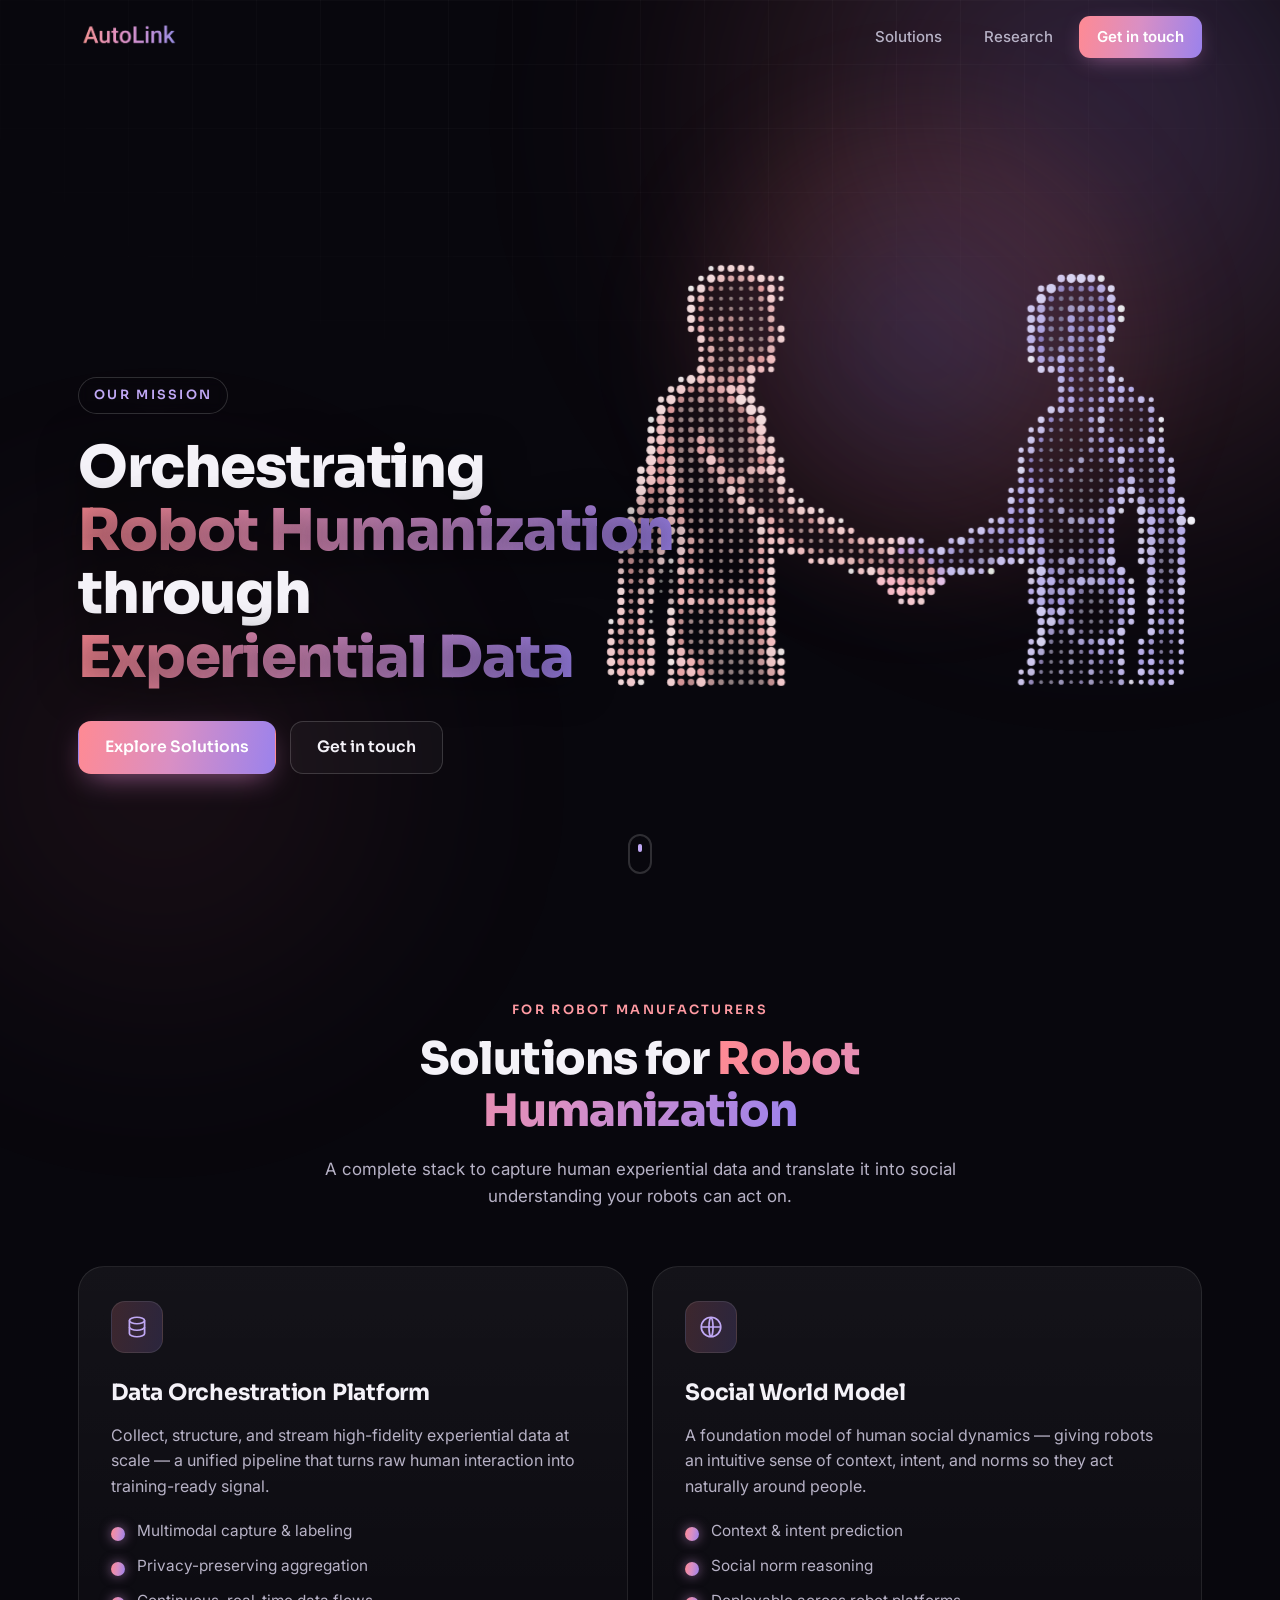
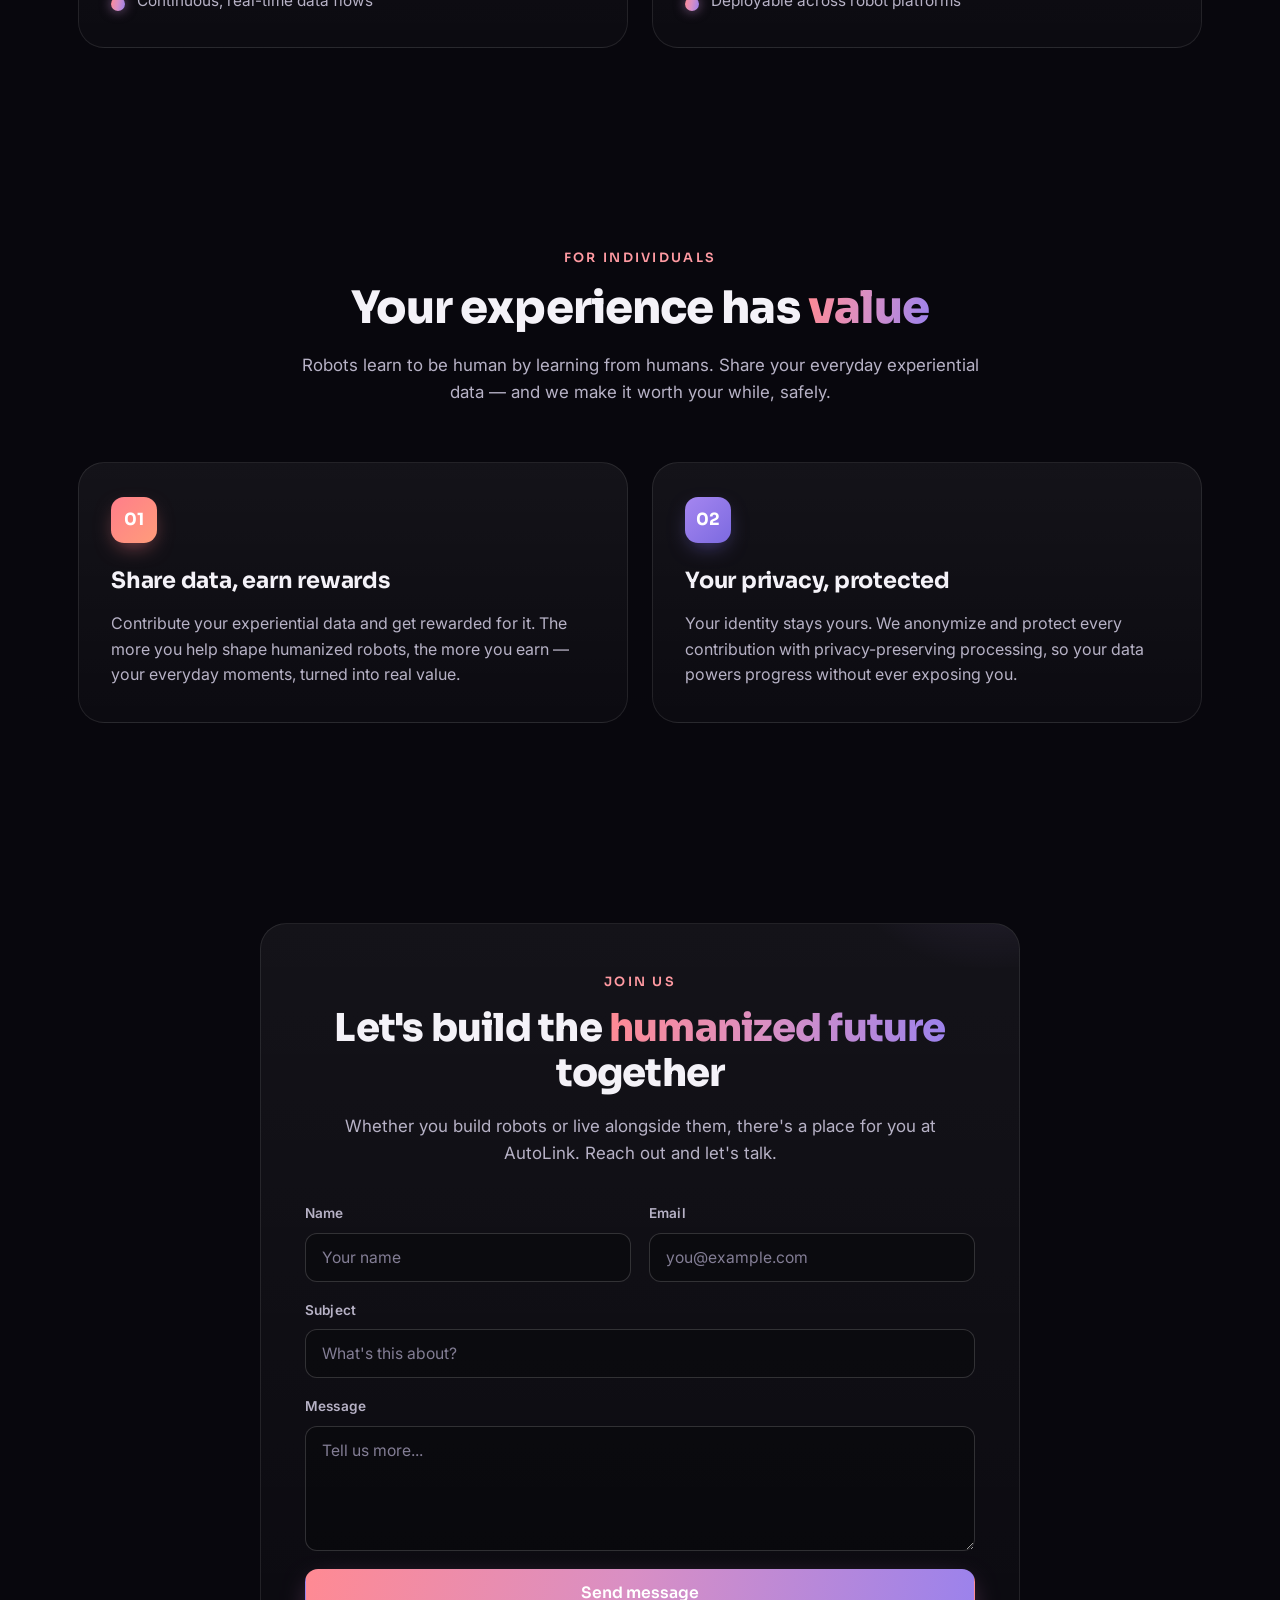
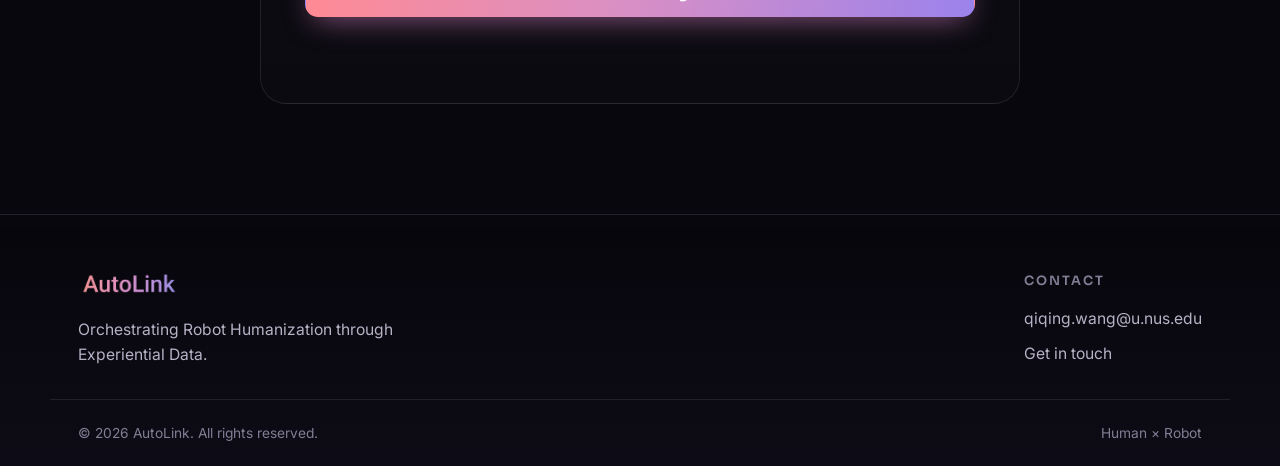
==== index.html @ 181034d7 "Initial commit: autolink website" ====
<!DOCTYPE html>
<html lang="en">
<head>
  <meta charset="UTF-8" />
  <meta name="viewport" content="width=device-width, initial-scale=1.0" />
  <title>AutoLink — Orchestrating Robot Humanization</title>
  <meta name="description" content="AutoLink — Orchestrating Robot Humanization through Experiential Data." />
  <link rel="icon" type="image/png" href="assets/logo.png" />
  <link rel="preconnect" href="https://fonts.googleapis.com" />
  <link rel="preconnect" href="https://fonts.gstatic.com" crossorigin />
  <link href="https://fonts.googleapis.com/css2?family=Sora:wght@400;500;600;700;800&family=Inter:wght@300;400;500;600&display=swap" rel="stylesheet" />
  <link rel="stylesheet" href="styles.css" />
</head>
<body>
  <!-- Ambient background glows -->
  <div class="bg-glow bg-glow--1" aria-hidden="true"></div>
  <div class="bg-glow bg-glow--2" aria-hidden="true"></div>
  <div class="bg-grid" aria-hidden="true"></div>

  <!-- ===== Navbar ===== -->
  <header class="nav" id="nav">
    <div class="nav__inner">
      <a href="#hero" class="nav__brand" aria-label="AutoLink home">
        <img src="assets/logo.png" alt="AutoLink" class="nav__logo" />
      </a>
      <nav class="nav__links">
        <a href="#solutions" class="nav__link">Solutions</a>
        <a href="research.html" class="nav__link">Research</a>
        <a href="#join" class="nav__btn">Get in touch</a>
      </nav>
    </div>
  </header>

  <main>
    <!-- ===== Hero / Mission ===== -->
    <section class="hero" id="hero">
      <!-- Interactive halftone handshake (rendered to canvas) -->
      <canvas class="hero__halftone" id="halftone" aria-label="A human and a robot shaking hands, rendered as a halftone dot matrix"></canvas>
      <div class="hero__halo" aria-hidden="true"></div>

      <div class="hero__content">
        <p class="hero__eyebrow">Our Mission</p>
        <h1 class="hero__title">
          Orchestrating <span class="grad-text">Robot&nbsp;Humanization</span><br />
          through <span class="grad-text">Experiential&nbsp;Data</span>
        </h1>
        <div class="hero__actions">
          <a href="#solutions" class="btn btn--primary">Explore Solutions</a>
          <a href="#join" class="btn btn--ghost">Get in touch</a>
        </div>
      </div>

      <a href="#solutions" class="hero__scroll" aria-label="Scroll down">
        <span></span>
      </a>
    </section>

    <!-- ===== Solutions ===== -->
    <section class="section solutions" id="solutions">
      <div class="section__head">
        <p class="section__eyebrow">For Robot Manufacturers</p>
        <h2 class="section__title">Solutions for <span class="grad-text">Robot Humanization</span></h2>
        <p class="section__lead">
          A complete stack to capture human experiential data and translate it into
          social understanding your robots can act on.
        </p>
      </div>

      <div class="cards cards--2">
        <article class="card">
          <div class="card__icon" aria-hidden="true">
            <svg viewBox="0 0 24 24" fill="none" stroke="currentColor" stroke-width="1.6">
              <ellipse cx="12" cy="6" rx="7" ry="3" />
              <path d="M5 6v6c0 1.66 3.13 3 7 3s7-1.34 7-3V6" />
              <path d="M5 12v6c0 1.66 3.13 3 7 3s7-1.34 7-3v-6" />
            </svg>
          </div>
          <h3 class="card__title">Data Orchestration Platform</h3>
          <p class="card__text">
            Collect, structure, and stream high-fidelity experiential data at scale —
            a unified pipeline that turns raw human interaction into training-ready signal.
          </p>
          <ul class="card__list">
            <li>Multimodal capture &amp; labeling</li>
            <li>Privacy-preserving aggregation</li>
            <li>Continuous, real-time data flows</li>
          </ul>
        </article>

        <article class="card">
          <div class="card__icon" aria-hidden="true">
            <svg viewBox="0 0 24 24" fill="none" stroke="currentColor" stroke-width="1.6">
              <circle cx="12" cy="12" r="9" />
              <path d="M3 12h18M12 3c2.5 2.5 2.5 15.5 0 18M12 3c-2.5 2.5-2.5 15.5 0 18" />
            </svg>
          </div>
          <h3 class="card__title">Social World Model</h3>
          <p class="card__text">
            A foundation model of human social dynamics — giving robots an intuitive
            sense of context, intent, and norms so they act naturally around people.
          </p>
          <ul class="card__list">
            <li>Context &amp; intent prediction</li>
            <li>Social norm reasoning</li>
            <li>Deployable across robot platforms</li>
          </ul>
        </article>
      </div>
    </section>

    <!-- ===== Individuals ===== -->
    <section class="section individuals" id="individuals">
      <div class="section__head">
        <p class="section__eyebrow">For Individuals</p>
        <h2 class="section__title">Your experience has <span class="grad-text">value</span></h2>
        <p class="section__lead">
          Robots learn to be human by learning from humans. Share your everyday
          experiential data — and we make it worth your while, safely.
        </p>
      </div>

      <div class="cards cards--2">
        <article class="card card--accent-coral">
          <span class="card__badge">01</span>
          <h3 class="card__title">Share data, earn rewards</h3>
          <p class="card__text">
            Contribute your experiential data and get rewarded for it. The more you
            help shape humanized robots, the more you earn — your everyday moments,
            turned into real value.
          </p>
        </article>

        <article class="card card--accent-purple">
          <span class="card__badge">02</span>
          <h3 class="card__title">Your privacy, protected</h3>
          <p class="card__text">
            Your identity stays yours. We anonymize and protect every contribution
            with privacy-preserving processing, so your data powers progress without
            ever exposing you.
          </p>
        </article>
      </div>
    </section>

    <!-- ===== Join Us / Contact ===== -->
    <section class="section join" id="join">
      <div class="join__inner">
        <div class="join__head">
          <p class="section__eyebrow">Join Us</p>
          <h2 class="section__title">Let's build the <span class="grad-text">humanized future</span> together</h2>
          <p class="section__lead">
            Whether you build robots or live alongside them, there's a place for you
            at AutoLink. Reach out and let's talk.
          </p>
        </div>

        <form class="form" id="contactForm" novalidate>
          <div class="form__row">
            <div class="form__field">
              <label for="name">Name</label>
              <input type="text" id="name" name="name" placeholder="Your name" required />
            </div>
            <div class="form__field">
              <label for="email">Email</label>
              <input type="email" id="email" name="email" placeholder="you@example.com" required />
            </div>
          </div>
          <div class="form__field">
            <label for="subject">Subject</label>
            <input type="text" id="subject" name="subject" placeholder="What's this about?" required />
          </div>
          <div class="form__field">
            <label for="message">Message</label>
            <textarea id="message" name="message" rows="5" placeholder="Tell us more..." required></textarea>
          </div>
          <button type="submit" class="btn btn--primary btn--full">Send message</button>
          <p class="form__status" id="formStatus" role="status" aria-live="polite"></p>
        </form>
      </div>
    </section>
  </main>

  <!-- ===== Footer ===== -->
  <footer class="footer" id="contact">
    <div class="footer__inner">
      <div class="footer__brand">
        <img src="assets/logo.png" alt="AutoLink" class="footer__logo" />
        <p class="footer__mission">
          Orchestrating Robot Humanization through Experiential Data.
        </p>
      </div>
      <div class="footer__contact">
        <h4 class="footer__heading">Contact</h4>
        <a href="mailto:qiqing.wang@u.nus.edu" class="footer__link">qiqing.wang@u.nus.edu</a>
        <a href="#join" class="footer__link">Get in touch</a>
      </div>
    </div>
    <div class="footer__bar">
      <span>© <span id="year"></span> AutoLink. All rights reserved.</span>
      <span>Human &times; Robot</span>
    </div>
  </footer>

  <script src="assets/halftone-data.js"></script>
  <script src="script.js"></script>
</body>
</html>
---- styles.css ----
/* ===== Design tokens ===== */
:root {
  --bg: #08070d;
  --bg-soft: #0e0c16;
  --surface: rgba(255, 255, 255, 0.035);
  --surface-strong: rgba(255, 255, 255, 0.06);
  --border: rgba(255, 255, 255, 0.09);
  --border-strong: rgba(255, 255, 255, 0.16);

  --text: #f4f2f8;
  --text-dim: #b7b2c6;
  --text-faint: #837e95;

  --coral: #ff7e8a;
  --coral-soft: #ff9aa2;
  --purple: #a586f0;
  --purple-soft: #c0a8f5;

  --grad: linear-gradient(100deg, #ff8a93 0%, #d98fc4 48%, #9b82ec 100%);
  --grad-soft: linear-gradient(100deg, rgba(255,138,147,.18), rgba(155,130,236,.18));

  --radius: 18px;
  --radius-lg: 26px;
  --maxw: 1180px;
  --ease: cubic-bezier(.22, .61, .36, 1);
}

* { box-sizing: border-box; margin: 0; padding: 0; }

html { scroll-behavior: smooth; scroll-padding-top: 90px; }

body {
  font-family: "Inter", system-ui, sans-serif;
  background: var(--bg);
  color: var(--text);
  line-height: 1.6;
  overflow-x: hidden;
  -webkit-font-smoothing: antialiased;
}

a { color: inherit; text-decoration: none; }
img { display: block; max-width: 100%; }

.grad-text {
  background: var(--grad);
  -webkit-background-clip: text;
  background-clip: text;
  -webkit-text-fill-color: transparent;
  color: transparent;
}

/* ===== Ambient background ===== */
.bg-glow {
  position: fixed;
  border-radius: 50%;
  filter: blur(120px);
  z-index: -2;
  pointer-events: none;
  opacity: .55;
}
.bg-glow--1 {
  top: -18%; right: -8%;
  width: 60vw; height: 60vw;
  background: radial-gradient(circle at 70% 30%, rgba(165,134,240,.5), rgba(255,126,138,.25) 45%, transparent 70%);
}
.bg-glow--2 {
  bottom: -25%; left: -15%;
  width: 55vw; height: 55vw;
  background: radial-gradient(circle, rgba(255,126,138,.28), transparent 65%);
  opacity: .4;
}
.bg-grid {
  position: fixed;
  inset: 0;
  z-index: -1;
  pointer-events: none;
  background-image:
    linear-gradient(rgba(255,255,255,.025) 1px, transparent 1px),
    linear-gradient(90deg, rgba(255,255,255,.025) 1px, transparent 1px);
  background-size: 64px 64px;
  mask-image: radial-gradient(ellipse 80% 60% at 50% 0%, #000 30%, transparent 80%);
  -webkit-mask-image: radial-gradient(ellipse 80% 60% at 50% 0%, #000 30%, transparent 80%);
}

/* ===== Navbar ===== */
.nav {
  position: fixed;
  top: 0; left: 0; right: 0;
  z-index: 100;
  transition: background .3s var(--ease), border-color .3s var(--ease), backdrop-filter .3s;
  border-bottom: 1px solid transparent;
}
.nav.is-scrolled {
  background: rgba(8, 7, 13, .72);
  backdrop-filter: blur(16px);
  -webkit-backdrop-filter: blur(16px);
  border-bottom: 1px solid var(--border);
}
.nav__inner {
  max-width: var(--maxw);
  margin: 0 auto;
  padding: 16px 28px;
  display: flex;
  align-items: center;
  justify-content: space-between;
}
.nav__logo { height: 30px; width: auto; }
.nav__links { display: flex; align-items: center; gap: 10px; }
.nav__link {
  padding: 9px 16px;
  font-size: .94rem;
  font-weight: 500;
  color: var(--text-dim);
  border-radius: 10px;
  transition: color .2s, background .2s;
}
.nav__link:hover { color: var(--text); background: var(--surface); }
.nav__link.is-active { color: var(--text); background: var(--surface-strong); }
.nav__btn {
  padding: 9px 18px;
  font-size: .94rem;
  font-weight: 600;
  border-radius: 11px;
  color: #fff;
  background: var(--grad);
  box-shadow: 0 6px 22px -8px rgba(216, 130, 200, .65);
  transition: transform .2s var(--ease), box-shadow .2s;
}
.nav__btn:hover { transform: translateY(-1px); box-shadow: 0 10px 28px -8px rgba(216, 130, 200, .8); }

/* ===== Buttons ===== */
.btn {
  display: inline-flex;
  align-items: center;
  justify-content: center;
  gap: 8px;
  padding: 13px 26px;
  font-family: "Sora", sans-serif;
  font-size: .98rem;
  font-weight: 600;
  border-radius: 13px;
  border: 1px solid transparent;
  cursor: pointer;
  transition: transform .2s var(--ease), box-shadow .25s, background .25s, border-color .25s;
}
.btn--primary {
  color: #fff;
  background: var(--grad);
  box-shadow: 0 10px 30px -10px rgba(216, 130, 200, .7);
}
.btn--primary:hover { transform: translateY(-2px); box-shadow: 0 16px 38px -10px rgba(216, 130, 200, .85); }
.btn--ghost {
  color: var(--text);
  background: var(--surface);
  border-color: var(--border-strong);
}
.btn--ghost:hover { background: var(--surface-strong); border-color: var(--purple-soft); transform: translateY(-2px); }
.btn--full { width: 100%; }

/* ===== Hero ===== */
.hero {
  position: relative;
  width: 100%;
  min-height: 100vh;
  overflow: hidden;
  display: flex;
}
/* Halftone handshake — large, bleeding off the right edge */
.hero__halftone {
  position: absolute;
  top: 50%;
  right: -2%;
  transform: translateY(-50%);
  width: min(64vw, 880px);
  height: auto;
  aspect-ratio: 1.7273 / 1;
  z-index: 1;
}
.hero__halo {
  position: absolute;
  top: 38%; right: 6%;
  width: 44vw; height: 44vw;
  max-width: 640px; max-height: 640px;
  transform: translateY(-50%);
  background: radial-gradient(circle, rgba(165,134,240,.20), rgba(255,126,138,.10) 45%, transparent 70%);
  filter: blur(40px);
  z-index: 0;
  pointer-events: none;
}

.hero__content {
  position: relative;
  z-index: 3;
  align-self: flex-end;
  max-width: var(--maxw);
  width: 100%;
  margin: 0 auto;
  padding: 0 28px clamp(70px, 14vh, 130px);
  text-align: left;
}
.hero__eyebrow {
  display: inline-block;
  font-family: "Sora", sans-serif;
  font-size: .8rem;
  font-weight: 600;
  letter-spacing: .18em;
  text-transform: uppercase;
  color: var(--purple-soft);
  padding: 7px 15px;
  border: 1px solid var(--border-strong);
  border-radius: 100px;
  background: rgba(8,7,13,.5);
  backdrop-filter: blur(6px);
  margin-bottom: 22px;
}
.hero__title {
  font-family: "Sora", sans-serif;
  font-size: clamp(2.1rem, 4.6vw, 3.6rem);
  font-weight: 800;
  line-height: 1.1;
  letter-spacing: -.02em;
  max-width: 16ch;
  text-shadow: 0 4px 40px rgba(8,7,13,.8);
}
.hero__actions { margin-top: 32px; display: flex; gap: 14px; flex-wrap: wrap; }

.hero__scroll {
  position: absolute;
  z-index: 3;
  bottom: 26px; left: 50%;
  transform: translateX(-50%);
  width: 24px; height: 40px;
  border: 2px solid var(--border-strong);
  border-radius: 14px;
}
.hero__scroll span {
  position: absolute;
  top: 8px; left: 50%;
  width: 4px; height: 8px;
  margin-left: -2px;
  border-radius: 4px;
  background: var(--purple-soft);
  animation: scrolldot 1.8s ease-in-out infinite;
}
@keyframes scrolldot { 0% { opacity: 0; transform: translateY(0); } 40% { opacity: 1; } 80% { opacity: 0; transform: translateY(14px); } }

/* ===== Sections ===== */
.section {
  max-width: var(--maxw);
  margin: 0 auto;
  padding: 100px 28px;
}
.section__head { max-width: 680px; margin: 0 auto 56px; text-align: center; }
.section__eyebrow {
  font-family: "Sora", sans-serif;
  font-size: .8rem;
  font-weight: 600;
  letter-spacing: .18em;
  text-transform: uppercase;
  color: var(--coral-soft);
}
.section__title {
  margin-top: 14px;
  font-family: "Sora", sans-serif;
  font-size: clamp(1.9rem, 3.6vw, 2.8rem);
  font-weight: 800;
  letter-spacing: -.02em;
  line-height: 1.15;
}
.section__lead { margin-top: 18px; font-size: 1.06rem; color: var(--text-dim); }

/* ===== Cards ===== */
.cards { display: grid; gap: 24px; }
.cards--2 { grid-template-columns: repeat(2, 1fr); }

.card {
  position: relative;
  padding: 34px 32px;
  border-radius: var(--radius-lg);
  background: linear-gradient(180deg, rgba(255,255,255,.05), rgba(255,255,255,.02));
  border: 1px solid var(--border);
  overflow: hidden;
  transition: transform .35s var(--ease), border-color .35s, box-shadow .35s;
}
.card::before {
  content: "";
  position: absolute;
  inset: 0;
  border-radius: inherit;
  padding: 1px;
  background: var(--grad);
  -webkit-mask: linear-gradient(#000 0 0) content-box, linear-gradient(#000 0 0);
  -webkit-mask-composite: xor;
  mask-composite: exclude;
  opacity: 0;
  transition: opacity .35s;
}
.card:hover {
  transform: translateY(-6px);
  box-shadow: 0 24px 60px -24px rgba(150, 110, 220, .5);
}
.card:hover::before { opacity: .9; }

.card__icon {
  width: 52px; height: 52px;
  display: grid; place-items: center;
  border-radius: 14px;
  background: var(--grad-soft);
  border: 1px solid var(--border);
  color: var(--purple-soft);
  margin-bottom: 22px;
}
.card__icon svg { width: 26px; height: 26px; }
.card__title {
  font-family: "Sora", sans-serif;
  font-size: 1.4rem;
  font-weight: 700;
  letter-spacing: -.01em;
}
.card__text { margin-top: 12px; color: var(--text-dim); }
.card__list { margin-top: 20px; list-style: none; display: grid; gap: 10px; }
.card__list li {
  position: relative;
  padding-left: 26px;
  font-size: .96rem;
  color: var(--text-dim);
}
.card__list li::before {
  content: "";
  position: absolute;
  left: 0; top: 8px;
  width: 14px; height: 14px;
  border-radius: 50%;
  background: var(--grad);
  box-shadow: 0 0 12px rgba(200,140,210,.6);
}

.card__badge {
  display: inline-grid;
  place-items: center;
  width: 46px; height: 46px;
  border-radius: 13px;
  font-family: "Sora", sans-serif;
  font-weight: 700;
  font-size: 1.05rem;
  color: #fff;
  margin-bottom: 20px;
}
.card--accent-coral .card__badge { background: linear-gradient(135deg, #ff7e8a, #ff9c7a); box-shadow: 0 8px 22px -8px rgba(255,126,138,.7); }
.card--accent-purple .card__badge { background: linear-gradient(135deg, #a586f0, #7c6ae0); box-shadow: 0 8px 22px -8px rgba(124,106,224,.7); }
.card--accent-coral:hover { border-color: rgba(255,126,138,.4); }
.card--accent-purple:hover { border-color: rgba(165,134,240,.4); }

/* ===== Join / Contact form ===== */
.join { padding-bottom: 110px; }
.join__inner {
  max-width: 760px;
  margin: 0 auto;
  padding: 48px 44px;
  border-radius: var(--radius-lg);
  background: linear-gradient(180deg, rgba(255,255,255,.05), rgba(255,255,255,.015));
  border: 1px solid var(--border);
  position: relative;
  overflow: hidden;
}
.join__inner::after {
  content: "";
  position: absolute;
  top: -40%; right: -20%;
  width: 360px; height: 360px;
  background: radial-gradient(circle, rgba(165,134,240,.22), transparent 70%);
  pointer-events: none;
}
.join__head { text-align: center; margin-bottom: 36px; }
.join__head .section__title { font-size: clamp(1.7rem, 3vw, 2.4rem); }

.form { display: grid; gap: 18px; position: relative; z-index: 1; }
.form__row { display: grid; grid-template-columns: 1fr 1fr; gap: 18px; }
.form__field { display: grid; gap: 8px; }
.form__field label {
  font-size: .85rem;
  font-weight: 600;
  color: var(--text-dim);
  letter-spacing: .01em;
}
.form__field input,
.form__field textarea {
  width: 100%;
  padding: 14px 16px;
  font-family: inherit;
  font-size: .98rem;
  color: var(--text);
  background: rgba(0,0,0,.25);
  border: 1px solid var(--border-strong);
  border-radius: 12px;
  transition: border-color .2s, box-shadow .2s, background .2s;
  resize: vertical;
}
.form__field input::placeholder,
.form__field textarea::placeholder { color: var(--text-faint); }
.form__field input:focus,
.form__field textarea:focus {
  outline: none;
  border-color: var(--purple);
  background: rgba(0,0,0,.4);
  box-shadow: 0 0 0 3px rgba(165,134,240,.18);
}
.form__field input:invalid:not(:placeholder-shown) {
  border-color: rgba(255,110,120,.5);
}
.form__status { text-align: center; font-size: .92rem; min-height: 20px; }
.form__status.is-ok { color: #8ce0b0; }
.form__status.is-err { color: #ff9aa2; }

/* ===== Footer ===== */
.footer {
  border-top: 1px solid var(--border);
  background: linear-gradient(180deg, transparent, rgba(155,130,236,.04));
}
.footer__inner {
  max-width: var(--maxw);
  margin: 0 auto;
  padding: 56px 28px 32px;
  display: flex;
  justify-content: space-between;
  gap: 40px;
  flex-wrap: wrap;
}
.footer__logo { height: 30px; margin-bottom: 16px; }
.footer__mission { max-width: 360px; color: var(--text-dim); font-size: .98rem; }
.footer__contact { display: flex; flex-direction: column; gap: 10px; }
.footer__heading {
  font-family: "Sora", sans-serif;
  font-size: .8rem;
  font-weight: 600;
  letter-spacing: .16em;
  text-transform: uppercase;
  color: var(--text-faint);
  margin-bottom: 4px;
}
.footer__link { color: var(--text-dim); font-size: .98rem; transition: color .2s; width: fit-content; }
.footer__link:hover { color: var(--purple-soft); }
.footer__bar {
  max-width: var(--maxw);
  margin: 0 auto;
  padding: 22px 28px;
  border-top: 1px solid var(--border);
  display: flex;
  justify-content: space-between;
  gap: 16px;
  flex-wrap: wrap;
  font-size: .86rem;
  color: var(--text-faint);
}

/* ===== Research page ===== */
.research-main { padding-top: 76px; }
.research-hero {
  max-width: var(--maxw);
  margin: 0 auto;
  padding: 80px 28px 40px;
}
.research-hero__title {
  font-family: "Sora", sans-serif;
  font-size: clamp(2.2rem, 5vw, 3.6rem);
  font-weight: 800;
  letter-spacing: -.02em;
  line-height: 1.1;
  max-width: 16ch;
}
.research-hero__lead {
  margin-top: 22px;
  max-width: 620px;
  font-size: 1.1rem;
  color: var(--text-dim);
}
.research-section { padding-top: 56px; padding-bottom: 56px; }
.section__head--left { text-align: left; margin-left: 0; margin-right: 0; max-width: none; }
.section__lead--left { margin-left: 0; }

.cards--4 { grid-template-columns: repeat(4, 1fr); }
.card--mini { padding: 26px 24px; }
.card--mini .card__icon { width: 44px; height: 44px; margin-bottom: 16px; }
.card--mini .card__icon svg { width: 22px; height: 22px; }
.card__title--sm { font-size: 1.12rem; }
.card--mini .card__text { font-size: .94rem; }

.papers { display: grid; gap: 18px; }
.paper {
  display: block;
  position: relative;
  padding: 26px 30px;
  border-radius: var(--radius);
  background: linear-gradient(180deg, rgba(255,255,255,.04), rgba(255,255,255,.015));
  border: 1px solid var(--border);
  transition: transform .3s var(--ease), border-color .3s, box-shadow .3s, background .3s;
}
.paper:hover {
  transform: translateX(6px);
  border-color: var(--border-strong);
  box-shadow: 0 18px 44px -24px rgba(150,110,220,.5);
}
.paper--featured {
  padding: 34px 36px;
  background:
    radial-gradient(120% 140% at 100% 0%, rgba(165,134,240,.14), transparent 55%),
    linear-gradient(180deg, rgba(255,255,255,.05), rgba(255,255,255,.02));
  border-color: var(--border-strong);
}
.paper__tag {
  display: inline-block;
  font-family: "Sora", sans-serif;
  font-size: .72rem;
  font-weight: 600;
  letter-spacing: .12em;
  text-transform: uppercase;
  color: var(--coral-soft);
  margin-bottom: 12px;
}
.paper__title {
  font-family: "Sora", sans-serif;
  font-size: 1.22rem;
  font-weight: 700;
  line-height: 1.3;
  letter-spacing: -.01em;
}
.paper--featured .paper__title { font-size: 1.5rem; }
.paper__authors { margin-top: 8px; color: var(--text); font-size: .96rem; font-weight: 500; }
.paper__venue { margin-top: 3px; color: var(--text-faint); font-size: .88rem; }
.paper__note { margin-top: 14px; color: var(--text-dim); font-size: .98rem; max-width: 70ch; }
.paper__link {
  display: inline-block;
  margin-top: 16px;
  font-weight: 600;
  font-size: .95rem;
  color: var(--purple-soft);
  transition: gap .2s;
}
.paper:hover .paper__link { color: var(--text); }

.research-note {
  margin-top: 40px;
  text-align: center;
  color: var(--text-dim);
}
.research-note a { color: var(--purple-soft); font-weight: 600; }
.research-note a:hover { color: var(--text); }

/* ===== Scroll reveal ===== */
.reveal { opacity: 0; transform: translateY(28px); transition: opacity .7s var(--ease), transform .7s var(--ease); }
.reveal.is-visible { opacity: 1; transform: none; }

/* ===== Responsive ===== */
@media (max-width: 900px) {
  .hero { min-height: 92vh; }
  .hero__halftone {
    top: 22%;
    right: 50%;
    transform: translate(50%, -50%);
    width: min(110vw, 560px);
    opacity: .9;
  }
  .hero__halo { top: 22%; right: 50%; transform: translate(50%, -50%); }
  .hero__content { padding-bottom: 64px; }
  .hero__title { max-width: 100%; }
  .hero__scroll { display: none; }
}
@media (max-width: 1000px) {
  .cards--4 { grid-template-columns: repeat(2, 1fr); }
}
@media (max-width: 720px) {
  .cards--2 { grid-template-columns: 1fr; }
  .cards--4 { grid-template-columns: 1fr; }
  .paper--featured { padding: 26px 24px; }
  .paper--featured .paper__title { font-size: 1.3rem; }
  .form__row { grid-template-columns: 1fr; }
  .section { padding: 72px 22px; }
  .join__inner { padding: 36px 24px; }
  .nav__link { display: none; }
  .footer__inner { flex-direction: column; }
}
@media (prefers-reduced-motion: reduce) {
  *, *::before, *::after { animation-duration: .001ms !important; animation-iteration-count: 1 !important; }
  html { scroll-behavior: auto; }
}
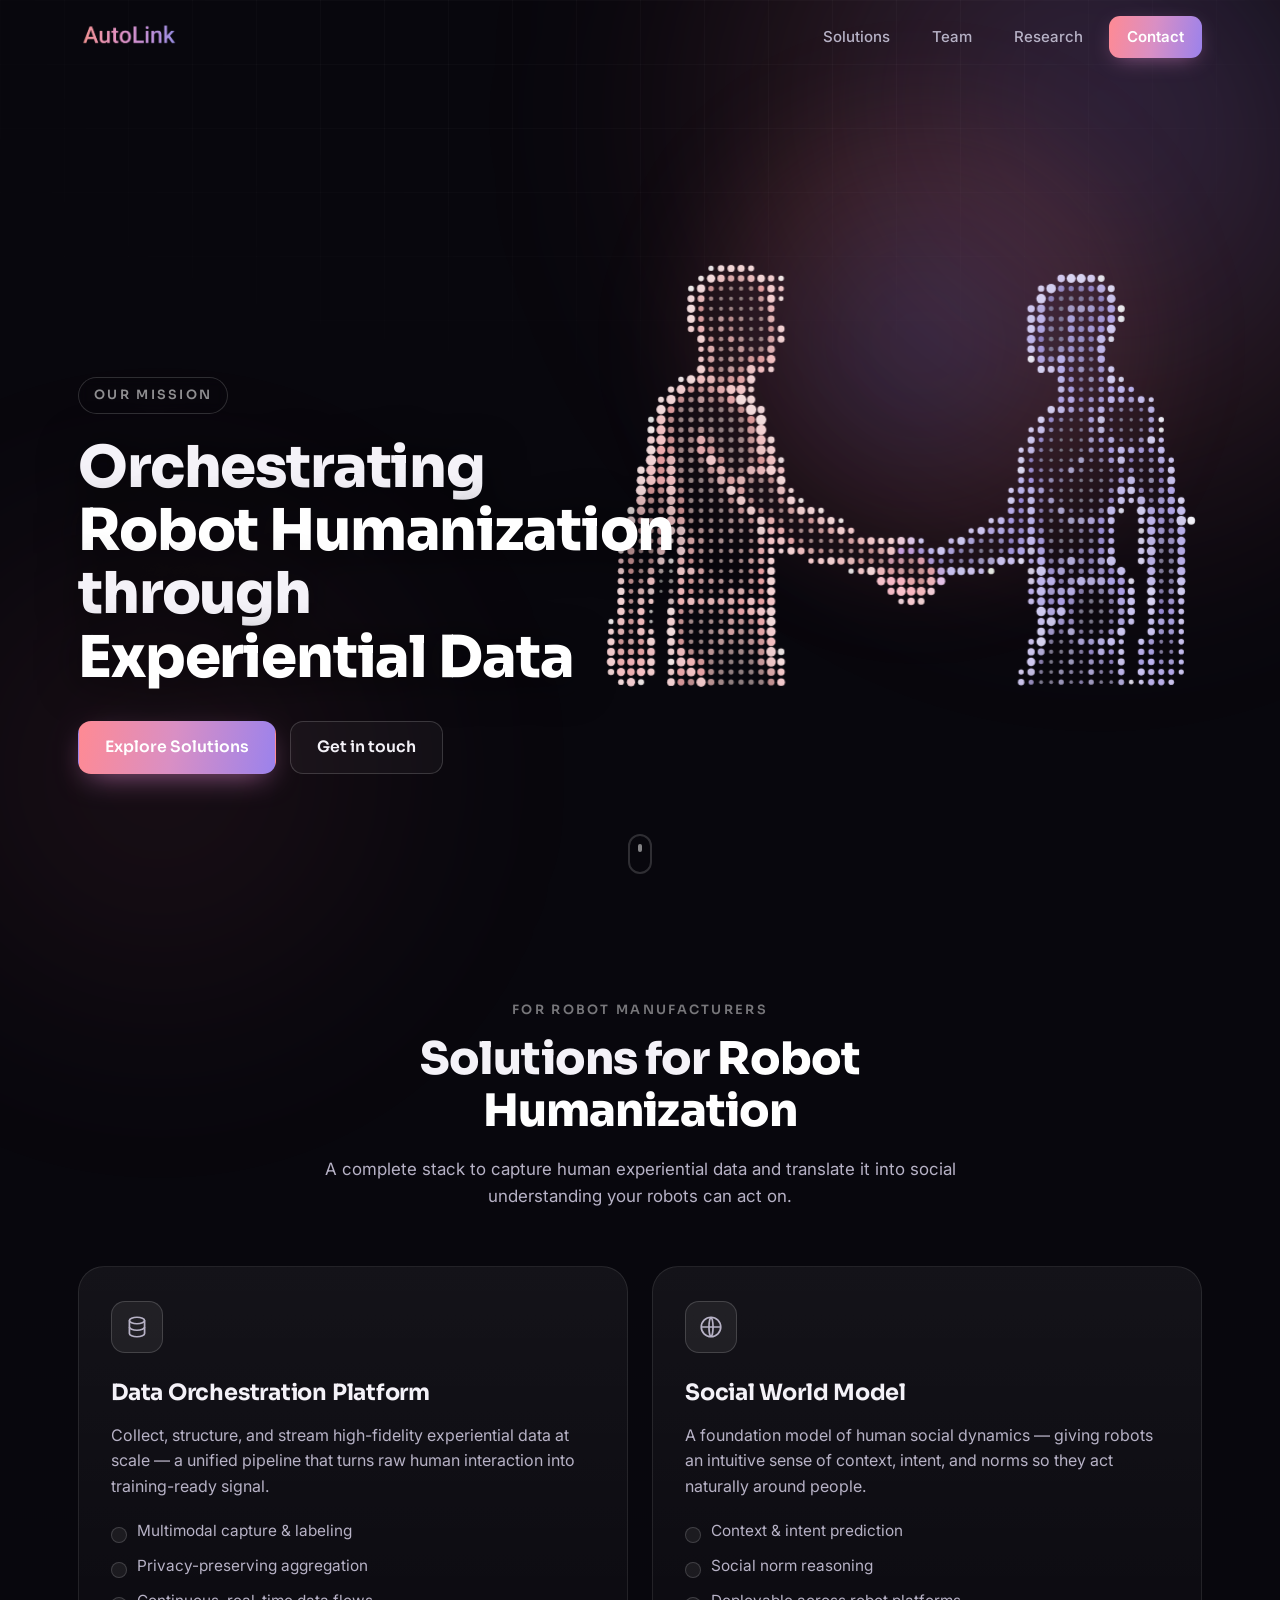
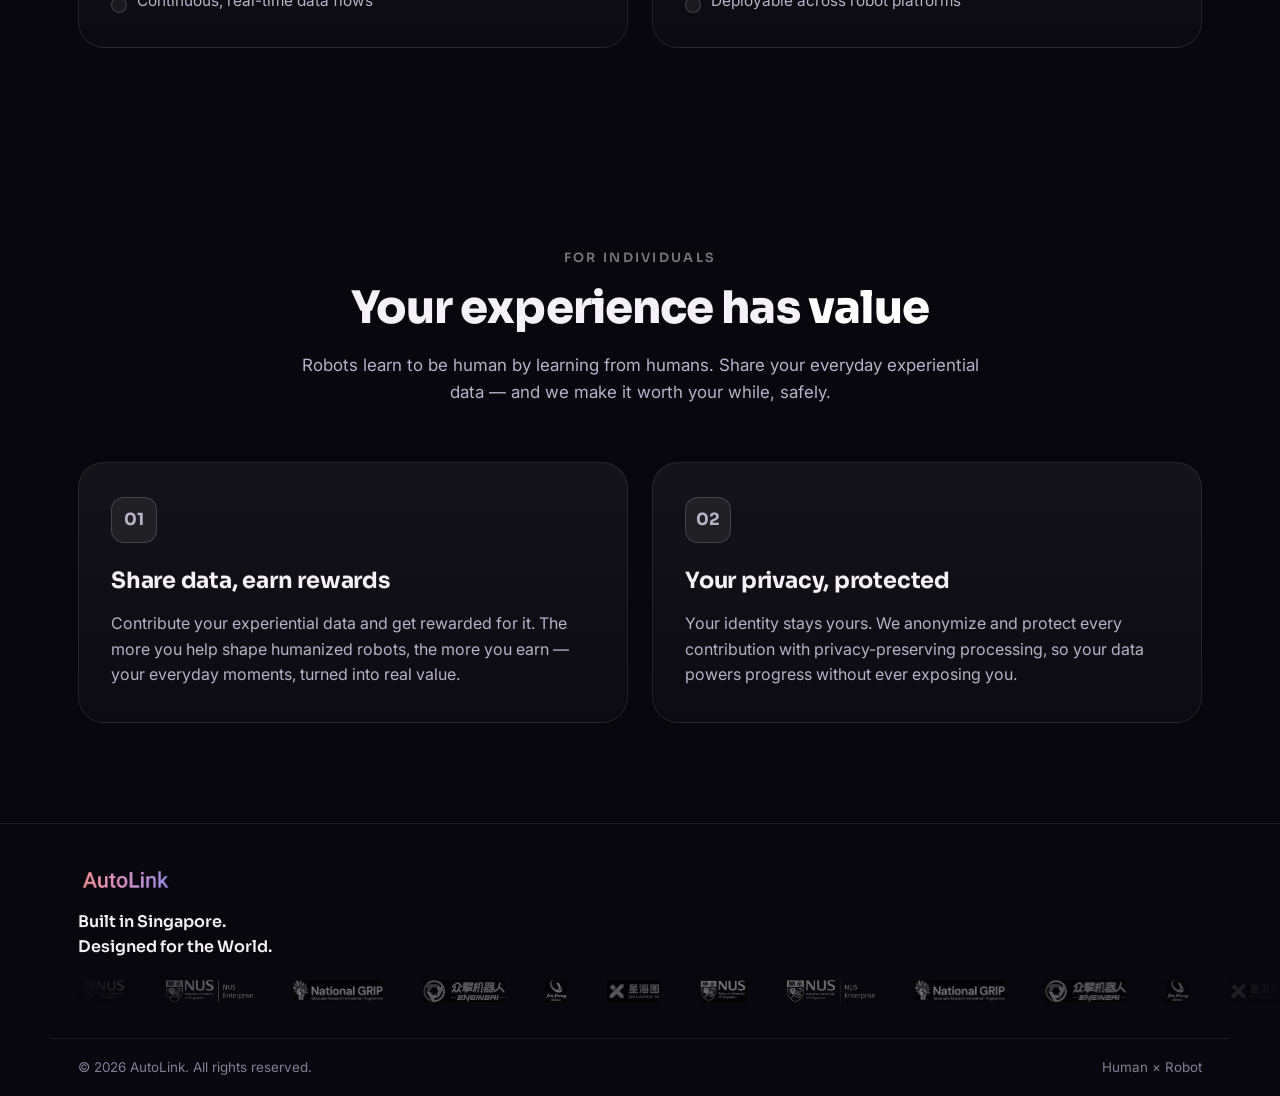
==== commit 79e559f3: "Redesign website: white typography, team/contact pages, research table, partner logos - Replace all " ====
--- a/index.html
+++ b/index.html
@@ -25,8 +25,9 @@
       </a>
       <nav class="nav__links">
         <a href="#solutions" class="nav__link">Solutions</a>
+        <a href="team.html" class="nav__link">Team</a>
         <a href="research.html" class="nav__link">Research</a>
-        <a href="#join" class="nav__btn">Get in touch</a>
+        <a href="contact.html" class="nav__btn">Contact</a>
       </nav>
     </div>
   </header>
@@ -46,7 +47,7 @@
         </h1>
         <div class="hero__actions">
           <a href="#solutions" class="btn btn--primary">Explore Solutions</a>
-          <a href="#join" class="btn btn--ghost">Get in touch</a>
+          <a href="contact.html" class="btn btn--ghost">Get in touch</a>
         </div>
       </div>
 
@@ -142,58 +143,37 @@
       </div>
     </section>
 
-    <!-- ===== Join Us / Contact ===== -->
-    <section class="section join" id="join">
-      <div class="join__inner">
-        <div class="join__head">
-          <p class="section__eyebrow">Join Us</p>
-          <h2 class="section__title">Let's build the <span class="grad-text">humanized future</span> together</h2>
-          <p class="section__lead">
-            Whether you build robots or live alongside them, there's a place for you
-            at AutoLink. Reach out and let's talk.
-          </p>
-        </div>
-
-        <form class="form" id="contactForm" novalidate>
-          <div class="form__row">
-            <div class="form__field">
-              <label for="name">Name</label>
-              <input type="text" id="name" name="name" placeholder="Your name" required />
-            </div>
-            <div class="form__field">
-              <label for="email">Email</label>
-              <input type="email" id="email" name="email" placeholder="you@example.com" required />
-            </div>
-          </div>
-          <div class="form__field">
-            <label for="subject">Subject</label>
-            <input type="text" id="subject" name="subject" placeholder="What's this about?" required />
-          </div>
-          <div class="form__field">
-            <label for="message">Message</label>
-            <textarea id="message" name="message" rows="5" placeholder="Tell us more..." required></textarea>
-          </div>
-          <button type="submit" class="btn btn--primary btn--full">Send message</button>
-          <p class="form__status" id="formStatus" role="status" aria-live="polite"></p>
-        </form>
-      </div>
-    </section>
   </main>
 
   <!-- ===== Footer ===== -->
-  <footer class="footer" id="contact">
+  <footer class="footer">
     <div class="footer__inner">
       <div class="footer__brand">
         <img src="assets/logo.png" alt="AutoLink" class="footer__logo" />
-        <p class="footer__mission">
-          Orchestrating Robot Humanization through Experiential Data.
-        </p>
+        <p class="footer__tagline">Built in Singapore.<br>Designed for the World.</p>
+        <div class="footer__brand-marquee">
+          <div class="marquee__track">
+            <img src="partners/NUS.jpg"              alt="NUS"           class="marquee__logo" />
+            <img src="partners/NUS%20Enterprise.jpg"  alt="NUS Enterprise" class="marquee__logo" />
+            <img src="partners/NUS%20GRIP.png"        alt="NUS GRIP"      class="marquee__logo" />
+            <img src="partners/EngineAI.jpg"           alt="EngineAI"      class="marquee__logo" />
+            <img src="partners/Jinjiang.jpg"           alt="Jinjiang"      class="marquee__logo" />
+            <img src="partners/1.png"                  alt="Partner"       class="marquee__logo" />
+            <img src="partners/NUS.jpg"              alt="NUS"           class="marquee__logo" />
+            <img src="partners/NUS%20Enterprise.jpg"  alt="NUS Enterprise" class="marquee__logo" />
+            <img src="partners/NUS%20GRIP.png"        alt="NUS GRIP"      class="marquee__logo" />
+            <img src="partners/EngineAI.jpg"           alt="EngineAI"      class="marquee__logo" />
+            <img src="partners/Jinjiang.jpg"           alt="Jinjiang"      class="marquee__logo" />
+            <img src="partners/1.png"                  alt="Partner"       class="marquee__logo" />
+          </div>
+        </div>
       </div>
-      <div class="footer__contact">
-        <h4 class="footer__heading">Contact</h4>
-        <a href="mailto:qiqing.wang@u.nus.edu" class="footer__link">qiqing.wang@u.nus.edu</a>
-        <a href="#join" class="footer__link">Get in touch</a>
-      </div>
+      <nav class="footer__nav" aria-label="Footer navigation">
+        <a href="#solutions" class="footer__nav-link">Solutions</a>
+        <a href="team.html" class="footer__nav-link">Team</a>
+        <a href="research.html" class="footer__nav-link">Research</a>
+        <a href="contact.html" class="footer__nav-link">Contact</a>
+      </nav>
     </div>
     <div class="footer__bar">
       <span>© <span id="year"></span> AutoLink. All rights reserved.</span>
--- a/styles.css
+++ b/styles.css
@@ -42,11 +42,7 @@
 img { display: block; max-width: 100%; }
 
 .grad-text {
-  background: var(--grad);
-  -webkit-background-clip: text;
-  background-clip: text;
-  -webkit-text-fill-color: transparent;
-  color: transparent;
+  color: #fff;
 }
 
 /* ===== Ambient background ===== */
@@ -154,7 +150,7 @@
   background: var(--surface);
   border-color: var(--border-strong);
 }
-.btn--ghost:hover { background: var(--surface-strong); border-color: var(--purple-soft); transform: translateY(-2px); }
+.btn--ghost:hover { background: var(--surface-strong); border-color: rgba(255,255,255,0.3); transform: translateY(-2px); }
 .btn--full { width: 100%; }
 
 /* ===== Hero ===== */
@@ -205,7 +201,7 @@
   font-weight: 600;
   letter-spacing: .18em;
   text-transform: uppercase;
-  color: var(--purple-soft);
+  color: rgba(255,255,255,0.55);
   padding: 7px 15px;
   border: 1px solid var(--border-strong);
   border-radius: 100px;
@@ -239,7 +235,7 @@
   width: 4px; height: 8px;
   margin-left: -2px;
   border-radius: 4px;
-  background: var(--purple-soft);
+  background: rgba(255,255,255,0.5);
   animation: scrolldot 1.8s ease-in-out infinite;
 }
 @keyframes scrolldot { 0% { opacity: 0; transform: translateY(0); } 40% { opacity: 1; } 80% { opacity: 0; transform: translateY(14px); } }
@@ -257,7 +253,7 @@
   font-weight: 600;
   letter-spacing: .18em;
   text-transform: uppercase;
-  color: var(--coral-soft);
+  color: rgba(255,255,255,0.45);
 }
 .section__title {
   margin-top: 14px;
@@ -305,9 +301,9 @@
   width: 52px; height: 52px;
   display: grid; place-items: center;
   border-radius: 14px;
-  background: var(--grad-soft);
-  border: 1px solid var(--border);
-  color: var(--purple-soft);
+  background: var(--surface-strong);
+  border: 1px solid var(--border-strong);
+  color: var(--text-dim);
   margin-bottom: 22px;
 }
 .card__icon svg { width: 26px; height: 26px; }
@@ -331,8 +327,8 @@
   left: 0; top: 8px;
   width: 14px; height: 14px;
   border-radius: 50%;
-  background: var(--grad);
-  box-shadow: 0 0 12px rgba(200,140,210,.6);
+  background: var(--surface-strong);
+  border: 1px solid var(--border-strong);
 }
 
 .card__badge {
@@ -346,10 +342,8 @@
   color: #fff;
   margin-bottom: 20px;
 }
-.card--accent-coral .card__badge { background: linear-gradient(135deg, #ff7e8a, #ff9c7a); box-shadow: 0 8px 22px -8px rgba(255,126,138,.7); }
-.card--accent-purple .card__badge { background: linear-gradient(135deg, #a586f0, #7c6ae0); box-shadow: 0 8px 22px -8px rgba(124,106,224,.7); }
-.card--accent-coral:hover { border-color: rgba(255,126,138,.4); }
-.card--accent-purple:hover { border-color: rgba(165,134,240,.4); }
+.card--accent-coral .card__badge,
+.card--accent-purple .card__badge { background: var(--surface-strong); border: 1px solid var(--border-strong); color: var(--text-dim); }
 
 /* ===== Join / Contact form ===== */
 .join { padding-bottom: 110px; }
@@ -401,9 +395,9 @@
 .form__field input:focus,
 .form__field textarea:focus {
   outline: none;
-  border-color: var(--purple);
+  border-color: rgba(255,255,255,0.3);
   background: rgba(0,0,0,.4);
-  box-shadow: 0 0 0 3px rgba(165,134,240,.18);
+  box-shadow: 0 0 0 3px rgba(255,255,255,.07);
 }
 .form__field input:invalid:not(:placeholder-shown) {
   border-color: rgba(255,110,120,.5);
@@ -412,44 +406,114 @@
 .form__status.is-ok { color: #8ce0b0; }
 .form__status.is-err { color: #ff9aa2; }
 
+/* ===== Team page ===== */
+.cards--3 { grid-template-columns: repeat(3, 1fr); }
+.card--team {
+  text-align: center;
+  padding: 28px 20px;
+}
+.team-card__photo {
+  width: 96px;
+  height: 96px;
+  border-radius: 50%;
+  overflow: hidden;
+  margin: 0 auto 14px;
+  background: var(--surface);
+  border: 1px solid var(--border-strong);
+}
+.team-card__photo img {
+  width: 100%;
+  height: 100%;
+  object-fit: cover;
+  object-position: top center;
+}
+.team-card__name {
+  font-family: "Sora", sans-serif;
+  font-size: 1rem;
+  font-weight: 700;
+}
+.team-card__role {
+  margin-top: 4px;
+  font-size: .84rem;
+  color: var(--text-faint);
+  letter-spacing: .02em;
+}
+
 /* ===== Footer ===== */
-.footer {
-  border-top: 1px solid var(--border);
-  background: linear-gradient(180deg, transparent, rgba(155,130,236,.04));
-}
+.footer { border-top: 1px solid var(--border); }
+
+.footer__brand-marquee {
+  overflow: hidden;
+  margin-top: 16px;
+  -webkit-mask-image: linear-gradient(90deg, transparent, #000 12%, #000 88%, transparent);
+  mask-image: linear-gradient(90deg, transparent, #000 12%, #000 88%, transparent);
+}
+.marquee__track {
+  display: flex;
+  align-items: center;
+  gap: 40px;
+  width: max-content;
+  padding: 4px 0;
+  animation: marquee-scroll 24s linear infinite;
+}
+.marquee__logo {
+  height: 22px;
+  width: auto;
+  max-width: 90px;
+  object-fit: contain;
+  filter: grayscale(1) invert(1);
+  opacity: 0.55;
+  transition: opacity .25s;
+  flex-shrink: 0;
+}
+.marquee__logo:hover { opacity: 0.85; }
+@keyframes marquee-scroll {
+  from { transform: translateX(0); }
+  to { transform: translateX(-50%); }
+}
+
 .footer__inner {
   max-width: var(--maxw);
   margin: 0 auto;
-  padding: 56px 28px 32px;
+  padding: 44px 28px 32px;
   display: flex;
   justify-content: space-between;
+  align-items: flex-start;
   gap: 40px;
-  flex-wrap: wrap;
-}
-.footer__logo { height: 30px; margin-bottom: 16px; }
-.footer__mission { max-width: 360px; color: var(--text-dim); font-size: .98rem; }
-.footer__contact { display: flex; flex-direction: column; gap: 10px; }
-.footer__heading {
-  font-family: "Sora", sans-serif;
-  font-size: .8rem;
+}
+.footer__logo { height: 28px; margin-bottom: 14px; }
+.footer__tagline {
+  font-family: "Sora", sans-serif;
+  font-size: 1rem;
   font-weight: 600;
-  letter-spacing: .16em;
-  text-transform: uppercase;
+  line-height: 1.55;
+  color: var(--text);
+}
+
+.footer__nav {
+  display: flex;
+  flex-direction: column;
+  gap: 10px;
+  align-items: flex-end;
+  padding-top: 4px;
+}
+.footer__nav-link {
+  font-size: .9rem;
   color: var(--text-faint);
-  margin-bottom: 4px;
-}
-.footer__link { color: var(--text-dim); font-size: .98rem; transition: color .2s; width: fit-content; }
-.footer__link:hover { color: var(--purple-soft); }
+  transition: color .2s;
+}
+.footer__nav-link:hover { color: var(--text); }
+
 .footer__bar {
   max-width: var(--maxw);
   margin: 0 auto;
-  padding: 22px 28px;
+  padding: 18px 28px;
   border-top: 1px solid var(--border);
   display: flex;
   justify-content: space-between;
   gap: 16px;
   flex-wrap: wrap;
-  font-size: .86rem;
+  font-size: .84rem;
   color: var(--text-faint);
 }
 
@@ -485,66 +549,82 @@
 .card__title--sm { font-size: 1.12rem; }
 .card--mini .card__text { font-size: .94rem; }
 
-.papers { display: grid; gap: 18px; }
-.paper {
-  display: block;
-  position: relative;
-  padding: 26px 30px;
-  border-radius: var(--radius);
-  background: linear-gradient(180deg, rgba(255,255,255,.04), rgba(255,255,255,.015));
-  border: 1px solid var(--border);
-  transition: transform .3s var(--ease), border-color .3s, box-shadow .3s, background .3s;
-}
-.paper:hover {
-  transform: translateX(6px);
-  border-color: var(--border-strong);
-  box-shadow: 0 18px 44px -24px rgba(150,110,220,.5);
-}
-.paper--featured {
-  padding: 34px 36px;
-  background:
-    radial-gradient(120% 140% at 100% 0%, rgba(165,134,240,.14), transparent 55%),
-    linear-gradient(180deg, rgba(255,255,255,.05), rgba(255,255,255,.02));
-  border-color: var(--border-strong);
-}
-.paper__tag {
-  display: inline-block;
-  font-family: "Sora", sans-serif;
-  font-size: .72rem;
+/* Papers list table */
+.papers-list { width: 100%; }
+.papers-list__header {
+  display: grid;
+  grid-template-columns: 64px 1fr 150px 24px;
+  gap: 0 32px;
+  padding: 0 0 12px;
+  border-bottom: 1px solid var(--border-strong);
+  font-family: "Sora", sans-serif;
+  font-size: .68rem;
   font-weight: 600;
-  letter-spacing: .12em;
+  letter-spacing: .14em;
   text-transform: uppercase;
-  color: var(--coral-soft);
-  margin-bottom: 12px;
-}
-.paper__title {
-  font-family: "Sora", sans-serif;
-  font-size: 1.22rem;
+  color: rgba(255,255,255,0.28);
+}
+.paper-row {
+  display: grid;
+  grid-template-columns: 64px 1fr 150px 24px;
+  gap: 0 32px;
+  align-items: center;
+  padding: 20px 0;
+  border-bottom: 1px solid var(--border);
+  color: inherit;
+  transition: background .2s var(--ease), padding .2s var(--ease);
+  border-radius: 4px;
+}
+.paper-row:hover {
+  background: var(--surface);
+  padding-left: 14px;
+  padding-right: 14px;
+  margin: 0 -14px;
+  width: calc(100% + 28px);
+}
+.paper-row__date {
+  font-size: .86rem;
+  color: var(--text-faint);
+  font-variant-numeric: tabular-nums;
+  padding-top: 2px;
+  align-self: start;
+}
+.paper-row__content { min-width: 0; }
+.paper-row__title {
+  font-family: "Sora", sans-serif;
+  font-size: .96rem;
   font-weight: 700;
-  line-height: 1.3;
-  letter-spacing: -.01em;
-}
-.paper--featured .paper__title { font-size: 1.5rem; }
-.paper__authors { margin-top: 8px; color: var(--text); font-size: .96rem; font-weight: 500; }
-.paper__venue { margin-top: 3px; color: var(--text-faint); font-size: .88rem; }
-.paper__note { margin-top: 14px; color: var(--text-dim); font-size: .98rem; max-width: 70ch; }
-.paper__link {
-  display: inline-block;
-  margin-top: 16px;
-  font-weight: 600;
+  line-height: 1.35;
+  color: var(--text);
+}
+.paper-row__authors {
+  margin-top: 5px;
+  font-size: .82rem;
+  color: var(--text-faint);
+  white-space: nowrap;
+  overflow: hidden;
+  text-overflow: ellipsis;
+}
+.paper-row__category {
+  font-size: .78rem;
+  color: var(--text-faint);
+  text-align: right;
+  white-space: nowrap;
+  align-self: start;
+  padding-top: 3px;
+}
+.paper-row__arrow {
+  color: var(--text-faint);
   font-size: .95rem;
-  color: var(--purple-soft);
-  transition: gap .2s;
-}
-.paper:hover .paper__link { color: var(--text); }
-
-.research-note {
-  margin-top: 40px;
-  text-align: center;
-  color: var(--text-dim);
-}
-.research-note a { color: var(--purple-soft); font-weight: 600; }
-.research-note a:hover { color: var(--text); }
+  text-align: right;
+  align-self: start;
+  padding-top: 3px;
+  transition: color .2s, transform .2s var(--ease);
+}
+.paper-row:hover .paper-row__arrow {
+  color: var(--text);
+  transform: translateX(4px);
+}
 
 /* ===== Scroll reveal ===== */
 .reveal { opacity: 0; transform: translateY(28px); transition: opacity .7s var(--ease), transform .7s var(--ease); }
@@ -566,18 +646,24 @@
   .hero__scroll { display: none; }
 }
 @media (max-width: 1000px) {
+  .cards--3 { grid-template-columns: repeat(2, 1fr); }
   .cards--4 { grid-template-columns: repeat(2, 1fr); }
 }
 @media (max-width: 720px) {
-  .cards--2 { grid-template-columns: 1fr; }
+  .cards--2, .cards--3 { grid-template-columns: 1fr; }
   .cards--4 { grid-template-columns: 1fr; }
+  .papers-list__header,
+  .paper-row { grid-template-columns: 54px 1fr 24px; }
+  .papers-list__header span:nth-child(3),
+  .paper-row__category { display: none; }
   .paper--featured { padding: 26px 24px; }
   .paper--featured .paper__title { font-size: 1.3rem; }
   .form__row { grid-template-columns: 1fr; }
   .section { padding: 72px 22px; }
   .join__inner { padding: 36px 24px; }
   .nav__link { display: none; }
-  .footer__inner { flex-direction: column; }
+  .footer__inner { flex-direction: column; gap: 28px; }
+  .footer__nav { align-items: flex-start; }
 }
 @media (prefers-reduced-motion: reduce) {
   *, *::before, *::after { animation-duration: .001ms !important; animation-iteration-count: 1 !important; }
